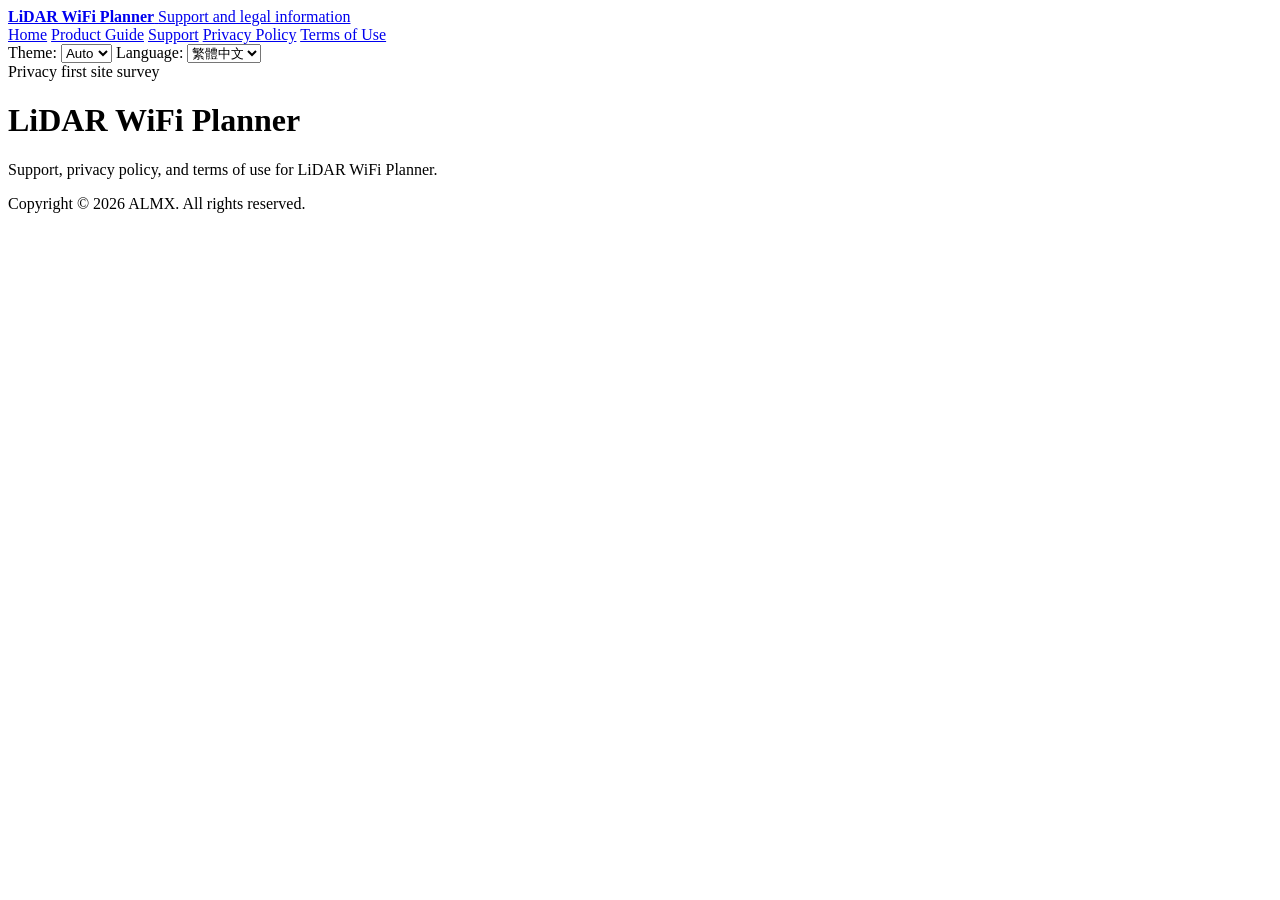
==== index.html @ ba680daf "Publish LiDAR WiFi Planner website" ====
<!doctype html>
<html lang="zh-Hant">
<head>
  <meta charset="utf-8">
  <meta name="viewport" content="width=device-width, initial-scale=1">
  <meta name="color-scheme" content="dark light">
  <meta name="description" content="LiDAR WiFi Planner support, privacy policy, and terms of use.">
  <title>LiDAR WiFi Planner</title>
  <link rel="stylesheet" href="styles.css">
</head>
<body data-page="home">
  <header class="topbar" aria-label="Site header">
    <a class="brand" href="./">
      <strong>LiDAR WiFi Planner</strong>
      <span data-i18n="topline">Support and legal information</span>
    </a>
    <div class="topbar-controls">
      <nav class="navlinks" aria-label="Primary">
        <a href="./" data-nav="home" data-i18n="navHome">Home</a>
        <a href="product.html" data-nav="product" data-i18n="navProduct">Product Guide</a>
        <a href="support.html" data-nav="support" data-i18n="navSupport">Support</a>
        <a href="privacy.html" data-nav="privacy" data-i18n="navPrivacy">Privacy Policy</a>
        <a href="terms.html" data-nav="terms" data-i18n="navTerms">Terms of Use</a>
      </nav>
      <label class="theme-picker">
        <span class="theme-label" data-i18n="themeLabel">Theme:</span>
        <select id="themeSelect" aria-label="Theme">
          <option value="auto" data-i18n="themeAuto">Auto</option>
          <option value="light" data-i18n="themeLight">Light</option>
          <option value="dark" data-i18n="themeDark">Dark</option>
        </select>
      </label>
      <label class="language-picker">
        <span class="language-label">Language:</span>
        <select id="languageSelect" aria-label="Language">
          <option value="zh-Hant">繁體中文</option>
          <option value="en">English</option>
          <option value="ja">日本語</option>
          <option value="ko">한국어</option>
          <option value="zh-Hans">简体中文</option>
        </select>
      </label>
    </div>
  </header>

  <main>
    <div class="hero">
      <div class="eyebrow" data-i18n="eyebrow">Privacy first site survey</div>
      <h1 data-i18n="title">LiDAR WiFi Planner</h1>
      <p class="summary" data-i18n="summary">Support, privacy policy, and terms of use for LiDAR WiFi Planner.</p>
    </div>

    <div id="content"></div>
  </main>

  <footer class="footer">
    <span data-i18n="footer">Copyright © 2026 ALMX. All rights reserved.</span>
  </footer>

  <script src="site.js"></script>
</body>
</html>
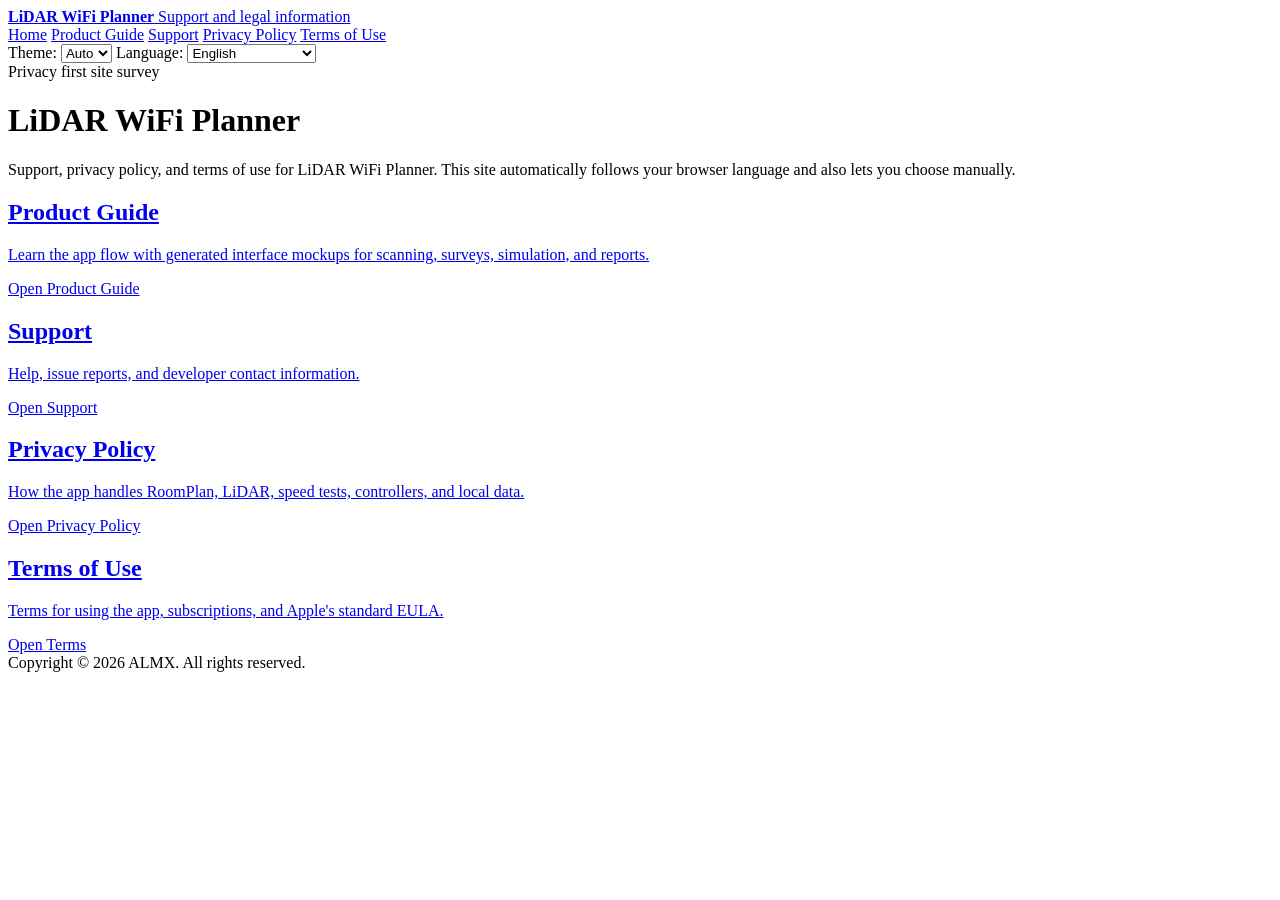
==== commit 9f9ee92f: "Add German French Spanish Italian and Brazilian Portuguese localizations" ====
--- a/index.html
+++ b/index.html
@@ -35,6 +35,11 @@
         <select id="languageSelect" aria-label="Language">
           <option value="zh-Hant">繁體中文</option>
           <option value="en">English</option>
+          <option value="de">Deutsch</option>
+          <option value="fr">Français</option>
+          <option value="es">Español</option>
+          <option value="it">Italiano</option>
+          <option value="pt-BR">Português (Brasil)</option>
           <option value="ja">日本語</option>
           <option value="ko">한국어</option>
           <option value="zh-Hans">简体中文</option>
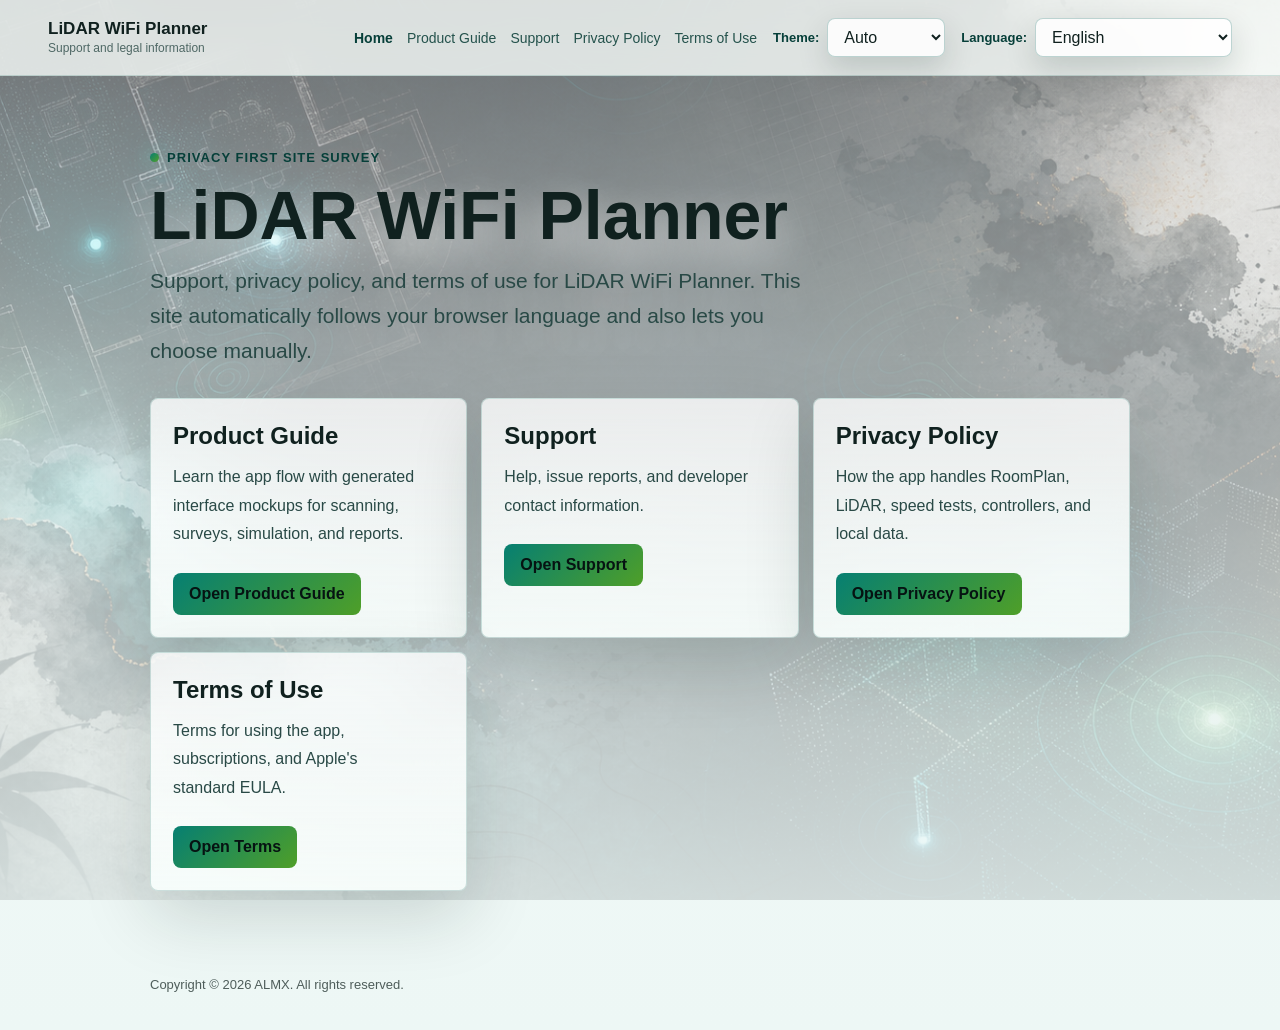
==== commit c10607a9: "Improve iOS reading layout" ====
--- a/index.html
+++ b/index.html
@@ -2,7 +2,7 @@
 <html lang="zh-Hant">
 <head>
   <meta charset="utf-8">
-  <meta name="viewport" content="width=device-width, initial-scale=1">
+  <meta name="viewport" content="width=device-width, initial-scale=1, viewport-fit=cover">
   <meta name="color-scheme" content="dark light">
   <meta name="description" content="LiDAR WiFi Planner support, privacy policy, and terms of use.">
   <title>LiDAR WiFi Planner</title>
--- a/styles.css
+++ b/styles.css
@@ -0,0 +1,1295 @@
+:root {
+  --bg: #071012;
+  --panel: rgba(9, 20, 24, 0.78);
+  --panel-strong: rgba(9, 20, 24, 0.92);
+  --border: rgba(181, 232, 224, 0.18);
+  --text: #eef8f6;
+  --muted: #a8bfbc;
+  --accent: #58e0c5;
+  --accent-2: #a7f06d;
+  --shadow: rgba(0, 0, 0, 0.35);
+  --max: 980px;
+  color-scheme: dark light;
+  font-family: -apple-system, BlinkMacSystemFont, "SF Pro Text", "Segoe UI", sans-serif;
+}
+
+* {
+  box-sizing: border-box;
+}
+
+html {
+  min-height: 100%;
+  background: var(--bg);
+}
+
+body {
+  min-height: 100%;
+  margin: 0;
+  padding-left: env(safe-area-inset-left);
+  padding-right: env(safe-area-inset-right);
+  color: var(--text);
+  background:
+    linear-gradient(180deg, rgba(4, 10, 12, 0.2), rgba(4, 10, 12, 0.88)),
+    url("assets/privacy-bg-ink-wifi.png") center top / cover no-repeat fixed,
+    var(--bg);
+  letter-spacing: 0;
+}
+
+h1,
+h2,
+p,
+li,
+.summary,
+.link-card,
+.feature-pill,
+.step-copy,
+.note-card,
+.meta strong {
+  word-break: normal;
+  overflow-wrap: normal;
+  text-wrap: pretty;
+}
+
+body::before {
+  position: fixed;
+  inset: 0;
+  z-index: -1;
+  content: "";
+  background:
+    radial-gradient(circle at 16% 10%, rgba(88, 224, 197, 0.2), transparent 34%),
+    radial-gradient(circle at 86% 8%, rgba(167, 240, 109, 0.13), transparent 30%),
+    linear-gradient(90deg, rgba(3, 9, 12, 0.9), rgba(3, 9, 12, 0.42) 42%, rgba(3, 9, 12, 0.86));
+  pointer-events: none;
+}
+
+a {
+  color: var(--accent);
+  text-decoration: none;
+}
+
+a:hover {
+  text-decoration: underline;
+}
+
+.sr-only {
+  position: absolute;
+  width: 1px;
+  height: 1px;
+  padding: 0;
+  margin: -1px;
+  overflow: hidden;
+  clip: rect(0, 0, 0, 0);
+  white-space: nowrap;
+  border: 0;
+}
+
+.topbar {
+  position: sticky;
+  top: 0;
+  z-index: 2;
+  display: flex;
+  align-items: center;
+  justify-content: space-between;
+  gap: 18px;
+  padding: calc(18px + env(safe-area-inset-top)) clamp(18px, 4vw, 48px) 18px;
+  background: rgba(4, 10, 12, 0.62);
+  border-bottom: 1px solid rgba(181, 232, 224, 0.12);
+  backdrop-filter: blur(18px);
+}
+
+.brand {
+  display: flex;
+  flex-direction: column;
+  gap: 2px;
+  min-width: 0;
+}
+
+.brand strong {
+  color: var(--text);
+  font-size: 17px;
+  line-height: 1.2;
+  white-space: nowrap;
+}
+
+.brand span {
+  color: var(--muted);
+  font-size: 12px;
+  line-height: 1.3;
+}
+
+.topbar-controls {
+  display: flex;
+  align-items: center;
+  justify-content: flex-end;
+  gap: 16px;
+}
+
+.navlinks {
+  display: flex;
+  flex-wrap: wrap;
+  justify-content: flex-end;
+  gap: 10px 14px;
+  font-size: 14px;
+}
+
+.navlinks a {
+  color: #d8f4ef;
+}
+
+.navlinks a[aria-current="page"] {
+  color: #ffffff;
+  font-weight: 700;
+}
+
+.language-picker,
+.theme-picker {
+  display: inline-flex;
+  align-items: center;
+  flex-wrap: wrap;
+  gap: 8px;
+}
+
+.language-label,
+.theme-label {
+  color: #dcfff7;
+  font-size: 13px;
+  font-weight: 700;
+  line-height: 1;
+  white-space: nowrap;
+}
+
+select {
+  min-width: 118px;
+  max-width: 100%;
+  color: var(--text);
+  background: rgba(8, 23, 27, 0.78);
+  border: 1px solid rgba(181, 232, 224, 0.28);
+  border-radius: 8px;
+  padding: 9px 34px 9px 12px;
+  font: inherit;
+  box-shadow: 0 12px 30px var(--shadow);
+}
+
+main {
+  width: min(var(--max), calc(100% - 32px));
+  margin: 0 auto;
+  padding: 72px 0 56px;
+}
+
+.hero {
+  max-width: 760px;
+  margin-bottom: 30px;
+  text-shadow: 0 18px 44px rgba(0, 0, 0, 0.55);
+}
+
+.eyebrow {
+  display: inline-flex;
+  align-items: center;
+  gap: 8px;
+  margin-bottom: 16px;
+  color: #dcfff7;
+  font-size: 13px;
+  font-weight: 700;
+  letter-spacing: 0.08em;
+  text-transform: uppercase;
+}
+
+.eyebrow::before {
+  width: 9px;
+  height: 9px;
+  border-radius: 999px;
+  background: linear-gradient(135deg, var(--accent), var(--accent-2));
+  box-shadow: 0 0 20px rgba(88, 224, 197, 0.75);
+  content: "";
+}
+
+h1 {
+  margin: 0 0 14px;
+  font-size: clamp(34px, 6vw, 68px);
+  line-height: 1.02;
+  letter-spacing: 0;
+}
+
+.summary {
+  max-width: 700px;
+  margin: 0;
+  color: #d1e6e2;
+  font-size: clamp(17px, 2vw, 21px);
+  line-height: 1.65;
+}
+
+.card,
+.link-card {
+  background: linear-gradient(180deg, var(--panel), var(--panel-strong));
+  border: 1px solid var(--border);
+  border-radius: 8px;
+  box-shadow: 0 24px 70px var(--shadow);
+  backdrop-filter: blur(22px);
+}
+
+.card {
+  padding: clamp(22px, 4vw, 36px);
+}
+
+.link-grid {
+  display: grid;
+  grid-template-columns: repeat(auto-fit, minmax(min(100%, 260px), 1fr));
+  gap: 14px;
+  margin: 0 0 28px;
+}
+
+.link-card {
+  display: block;
+  min-height: 188px;
+  padding: 22px;
+}
+
+.link-card h2 {
+  margin-top: 0;
+}
+
+.button {
+  display: inline-flex;
+  align-items: center;
+  justify-content: center;
+  min-height: 42px;
+  margin-top: 12px;
+  padding: 0 16px;
+  color: #061312;
+  background: linear-gradient(135deg, var(--accent), var(--accent-2));
+  border-radius: 8px;
+  font-weight: 800;
+}
+
+.button:hover {
+  color: #061312;
+  text-decoration: none;
+}
+
+.product-flow {
+  display: grid;
+  gap: 24px;
+}
+
+.feature-strip {
+  display: grid;
+  grid-template-columns: repeat(auto-fit, minmax(min(100%, 190px), 1fr));
+  gap: 12px;
+  margin-bottom: 26px;
+}
+
+.feature-pill {
+  padding: 14px;
+  background: rgba(255, 255, 255, 0.055);
+  border: 1px solid rgba(181, 232, 224, 0.14);
+  border-radius: 8px;
+}
+
+.feature-pill strong {
+  display: block;
+  margin-bottom: 4px;
+  font-size: 15px;
+}
+
+.feature-pill span {
+  color: var(--muted);
+  font-size: 13px;
+  line-height: 1.45;
+}
+
+.guide-step {
+  display: grid;
+  grid-template-columns: minmax(0, 1.2fr) minmax(260px, 340px);
+  gap: clamp(18px, 4vw, 34px);
+  align-items: center;
+}
+
+.guide-step:nth-child(even) {
+  grid-template-columns: minmax(260px, 340px) minmax(0, 1.2fr);
+}
+
+.guide-step:nth-child(even) .step-copy {
+  order: 2;
+}
+
+.step-copy {
+  min-width: 0;
+}
+
+.step-copy p,
+.step-list,
+.note-card p {
+  max-width: 68ch;
+}
+
+.step-kicker {
+  display: inline-flex;
+  margin-bottom: 10px;
+  padding: 5px 10px;
+  color: #061312;
+  background: linear-gradient(135deg, var(--accent), var(--accent-2));
+  border-radius: 999px;
+  font-size: 12px;
+  font-weight: 900;
+}
+
+.step-copy h2 {
+  font-size: clamp(26px, 4vw, 42px);
+}
+
+.step-list {
+  padding-left: 0;
+  list-style: none;
+}
+
+.step-list li {
+  position: relative;
+  padding-left: 28px;
+}
+
+.step-list li::before {
+  position: absolute;
+  left: 0;
+  top: 0.68em;
+  width: 10px;
+  height: 10px;
+  border-radius: 999px;
+  background: linear-gradient(135deg, var(--accent), var(--accent-2));
+  box-shadow: 0 0 18px rgba(88, 224, 197, 0.55);
+  content: "";
+}
+
+.phone-mock {
+  width: min(100%, 340px);
+  margin: 0 auto;
+  padding: 12px;
+  background: linear-gradient(180deg, rgba(255, 255, 255, 0.22), rgba(255, 255, 255, 0.06));
+  border: 1px solid rgba(181, 232, 224, 0.25);
+  border-radius: 34px;
+  box-shadow: 0 30px 70px rgba(0, 0, 0, 0.38);
+}
+
+.phone-screen {
+  min-height: 520px;
+  overflow: hidden;
+  background:
+    radial-gradient(circle at 20% 0%, rgba(88, 224, 197, 0.18), transparent 34%),
+    linear-gradient(180deg, #111f24, #071012);
+  border-radius: 26px;
+  border: 1px solid rgba(255, 255, 255, 0.08);
+  color: #eef8f6;
+}
+
+.mock-header,
+.mock-footer {
+  display: flex;
+  align-items: center;
+  justify-content: space-between;
+  gap: 10px;
+  padding: 14px 16px;
+}
+
+.mock-title {
+  font-weight: 900;
+}
+
+.mock-chip,
+.mock-tab,
+.mock-button {
+  display: inline-flex;
+  align-items: center;
+  justify-content: center;
+  min-height: 28px;
+  padding: 0 10px;
+  background: rgba(88, 224, 197, 0.13);
+  border: 1px solid rgba(88, 224, 197, 0.2);
+  border-radius: 999px;
+  color: #dffbf6;
+  font-size: 12px;
+  font-weight: 800;
+}
+
+.mock-map {
+  position: relative;
+  height: 265px;
+  margin: 0 14px 14px;
+  overflow: hidden;
+  background:
+    linear-gradient(135deg, rgba(88, 224, 197, 0.14), rgba(167, 240, 109, 0.08)),
+    rgba(255, 255, 255, 0.04);
+  border: 1px solid rgba(181, 232, 224, 0.12);
+  border-radius: 18px;
+}
+
+.mock-wall {
+  position: absolute;
+  background: #e9fffb;
+  border-radius: 999px;
+  opacity: 0.92;
+}
+
+.mock-wall.w1 { left: 42px; top: 46px; width: 210px; height: 7px; }
+.mock-wall.w2 { left: 42px; top: 46px; width: 7px; height: 155px; }
+.mock-wall.w3 { left: 42px; top: 198px; width: 230px; height: 7px; }
+.mock-wall.w4 { left: 266px; top: 82px; width: 7px; height: 123px; }
+.mock-wall.w5 { left: 142px; top: 46px; width: 7px; height: 105px; }
+.mock-wall.w6 { left: 142px; top: 148px; width: 130px; height: 7px; }
+
+.heat {
+  position: absolute;
+  width: 92px;
+  height: 92px;
+  border-radius: 999px;
+  filter: blur(6px);
+  opacity: 0.74;
+}
+
+.heat.good { left: 50px; top: 50px; background: #35e07f; }
+.heat.mid { left: 122px; top: 102px; background: #f6d44d; }
+.heat.bad { left: 196px; top: 150px; background: #ff6b4a; }
+
+.survey-dot,
+.ap-dot {
+  position: absolute;
+  display: grid;
+  place-items: center;
+  width: 34px;
+  height: 34px;
+  border-radius: 999px;
+  color: #071012;
+  background: #a7f06d;
+  border: 3px solid rgba(255, 255, 255, 0.92);
+  font-size: 11px;
+  font-weight: 900;
+  box-shadow: 0 8px 24px rgba(0, 0, 0, 0.28);
+}
+
+.dot-a { left: 74px; top: 72px; }
+.dot-b { left: 154px; top: 122px; background: #f6d44d; }
+.dot-c { left: 216px; top: 170px; background: #ff8a5c; }
+
+.ap-dot {
+  width: 40px;
+  height: 40px;
+  color: white;
+  background: #29b6ff;
+}
+
+.ap-a { left: 76px; top: 78px; }
+.ap-b { left: 206px; top: 158px; background: #8c6dff; }
+
+.mock-card {
+  margin: 10px 14px;
+  padding: 14px;
+  background: rgba(255, 255, 255, 0.07);
+  border: 1px solid rgba(181, 232, 224, 0.12);
+  border-radius: 16px;
+}
+
+.mock-row {
+  display: flex;
+  align-items: center;
+  justify-content: space-between;
+  gap: 12px;
+  margin-top: 8px;
+  color: #d5e7e4;
+  font-size: 13px;
+}
+
+.mock-tabs {
+  display: grid;
+  grid-template-columns: repeat(3, 1fr);
+  gap: 5px;
+  margin: 10px 14px;
+}
+
+.mock-tab.is-on {
+  color: #061312;
+  background: linear-gradient(135deg, var(--accent), var(--accent-2));
+}
+
+.mock-button {
+  min-height: 44px;
+  width: 100%;
+  color: #061312;
+  background: linear-gradient(135deg, var(--accent), var(--accent-2));
+}
+
+.mock-report {
+  display: grid;
+  gap: 10px;
+  margin: 0 14px;
+}
+
+.mock-report-line {
+  height: 11px;
+  border-radius: 999px;
+  background: rgba(238, 248, 246, 0.2);
+}
+
+.mock-report-line.short {
+  width: 58%;
+}
+
+.mock-feature-row {
+  display: flex;
+  align-items: center;
+  justify-content: space-between;
+  gap: 12px;
+  margin: 0 14px;
+  padding: 11px 14px;
+  background: rgba(255, 255, 255, 0.055);
+  border-top: 1px solid rgba(181, 232, 224, 0.11);
+  color: #d5e7e4;
+  font-size: 13px;
+}
+
+.mock-feature-row b {
+  color: #eef8f6;
+  font-size: 12px;
+}
+
+.mock-check {
+  position: relative;
+  margin: 7px 0;
+  padding-left: 30px;
+  color: #d5e7e4;
+  font-size: 13px;
+  line-height: 1.35;
+}
+
+.mock-check::before {
+  position: absolute;
+  left: 0;
+  top: 1px;
+  display: grid;
+  place-items: center;
+  width: 18px;
+  height: 18px;
+  color: #061312;
+  background: rgba(255, 255, 255, 0.12);
+  border: 1px solid rgba(181, 232, 224, 0.2);
+  border-radius: 5px;
+  font-size: 12px;
+  font-weight: 900;
+  content: "";
+}
+
+.mock-check.on::before {
+  background: linear-gradient(135deg, var(--accent), var(--accent-2));
+  content: "✓";
+}
+
+.photo-grid {
+  display: grid;
+  grid-template-columns: repeat(3, minmax(0, 1fr));
+  gap: 8px;
+  margin: 10px 0 4px;
+}
+
+.photo-tile {
+  position: relative;
+  display: block;
+  aspect-ratio: 1;
+  overflow: hidden;
+  background:
+    linear-gradient(135deg, rgba(88, 224, 197, 0.18), rgba(167, 240, 109, 0.12)),
+    linear-gradient(160deg, #1e3d39, #0d1d20 52%, #2c5f55);
+  border: 1px solid rgba(181, 232, 224, 0.16);
+  border-radius: 8px;
+}
+
+.photo-tile::before,
+.photo-tile::after {
+  position: absolute;
+  content: "";
+}
+
+.photo-tile::before {
+  left: 12%;
+  right: 12%;
+  bottom: 18%;
+  height: 28%;
+  background: rgba(238, 248, 246, 0.18);
+  clip-path: polygon(0 100%, 34% 22%, 52% 68%, 70% 38%, 100% 100%);
+}
+
+.photo-tile::after {
+  right: 16%;
+  top: 16%;
+  width: 18%;
+  height: 18%;
+  background: rgba(238, 248, 246, 0.28);
+  border-radius: 999px;
+}
+
+.photo-tile b {
+  position: absolute;
+  left: 6px;
+  bottom: 5px;
+  z-index: 1;
+  color: #eef8f6;
+  font-size: 10px;
+}
+
+.mock-gauge {
+  height: 8px;
+  overflow: hidden;
+  background: linear-gradient(90deg, #35e07f, #f6d44d, #ff6b4a);
+  border-radius: 999px;
+}
+
+.note-card {
+  margin-top: 26px;
+  padding: 18px;
+  background: rgba(88, 224, 197, 0.1);
+  border: 1px solid rgba(88, 224, 197, 0.18);
+  border-radius: 8px;
+}
+
+.note-card strong {
+  display: block;
+  margin-bottom: 6px;
+}
+
+.meta {
+  display: grid;
+  grid-template-columns: repeat(auto-fit, minmax(min(100%, 230px), 1fr));
+  gap: 12px;
+  margin-bottom: 26px;
+}
+
+.meta div {
+  padding: 14px;
+  background: rgba(255, 255, 255, 0.045);
+  border: 1px solid rgba(181, 232, 224, 0.12);
+  border-radius: 8px;
+}
+
+.meta span {
+  display: block;
+  margin-bottom: 4px;
+  color: var(--muted);
+  font-size: 12px;
+}
+
+.meta strong {
+  font-size: 15px;
+  line-height: 1.35;
+}
+
+.meta a {
+  overflow-wrap: anywhere;
+}
+
+section {
+  padding: 28px 0;
+  border-top: 1px solid rgba(181, 232, 224, 0.14);
+}
+
+section:first-of-type {
+  border-top: 0;
+}
+
+h2 {
+  margin: 0 0 12px;
+  font-size: 24px;
+  line-height: 1.25;
+  letter-spacing: 0;
+}
+
+p,
+li {
+  color: #d5e7e4;
+  font-size: 16px;
+  line-height: 1.78;
+}
+
+p {
+  margin: 0 0 12px;
+}
+
+section p,
+section ul {
+  max-width: 74ch;
+}
+
+ul {
+  margin: 10px 0 0;
+  padding-left: 22px;
+}
+
+.footer {
+  width: min(var(--max), calc(100% - 32px));
+  margin: 0 auto;
+  padding: 0 0 34px;
+  color: rgba(238, 248, 246, 0.7);
+  font-size: 13px;
+  line-height: 1.6;
+}
+
+[data-i18n],
+#content {
+  transition: opacity 0.16s ease;
+}
+
+body.is-switching [data-i18n],
+body.is-switching #content {
+  opacity: 0;
+}
+
+@media (prefers-color-scheme: light) {
+  :root {
+    --bg: #edf7f5;
+    --panel: rgba(255, 255, 255, 0.78);
+    --panel-strong: rgba(247, 253, 251, 0.94);
+    --border: rgba(4, 95, 85, 0.18);
+    --text: #10211f;
+    --muted: #4f6865;
+    --accent: #067f72;
+    --accent-2: #4f9f28;
+    --shadow: rgba(9, 30, 27, 0.16);
+    color-scheme: light;
+  }
+
+  body {
+    background:
+      linear-gradient(180deg, rgba(255, 255, 255, 0.42), rgba(237, 247, 245, 0.94)),
+      url("assets/privacy-bg-ink-wifi.png") center top / cover no-repeat fixed,
+      var(--bg);
+  }
+
+  body::before {
+    background:
+      radial-gradient(circle at 16% 10%, rgba(8, 127, 114, 0.14), transparent 34%),
+      radial-gradient(circle at 86% 8%, rgba(79, 159, 40, 0.12), transparent 30%),
+      linear-gradient(90deg, rgba(255, 255, 255, 0.88), rgba(255, 255, 255, 0.52) 42%, rgba(237, 247, 245, 0.9));
+  }
+
+  .topbar {
+    background: rgba(250, 255, 253, 0.78);
+    border-bottom-color: rgba(4, 95, 85, 0.16);
+  }
+
+  .brand strong,
+  h1,
+  h2 {
+    color: var(--text);
+  }
+
+  .brand span,
+  .meta span {
+    color: var(--muted);
+  }
+
+  .navlinks a {
+    color: #24524c;
+  }
+
+  .navlinks a[aria-current="page"],
+  .language-label,
+  .theme-label,
+  .eyebrow {
+    color: #063f39;
+  }
+
+  select {
+    color: var(--text);
+    background: rgba(255, 255, 255, 0.86);
+    border-color: rgba(4, 95, 85, 0.26);
+  }
+
+  .hero {
+    text-shadow: 0 18px 42px rgba(255, 255, 255, 0.72);
+  }
+
+  .summary,
+  p,
+  li {
+    color: #294946;
+  }
+
+  .card,
+  .link-card,
+  .feature-pill,
+  .phone-mock {
+    background: linear-gradient(180deg, var(--panel), var(--panel-strong));
+    border-color: var(--border);
+    box-shadow: 0 24px 70px var(--shadow);
+  }
+
+  .feature-pill {
+    background: rgba(6, 127, 114, 0.06);
+  }
+
+  .phone-screen {
+    background:
+      radial-gradient(circle at 20% 0%, rgba(8, 127, 114, 0.1), transparent 34%),
+      linear-gradient(180deg, #fbfffd, #e9f5f2);
+    color: #10211f;
+  }
+
+  .mock-map,
+  .mock-card {
+    background: rgba(6, 127, 114, 0.07);
+    border-color: rgba(4, 95, 85, 0.14);
+  }
+
+  .mock-row {
+    color: #294946;
+  }
+
+  .mock-feature-row {
+    color: #294946;
+    background: rgba(6, 127, 114, 0.06);
+    border-top-color: rgba(4, 95, 85, 0.12);
+  }
+
+  .mock-feature-row b,
+  .mock-check,
+  .photo-tile b {
+    color: #10211f;
+  }
+
+  .mock-check::before {
+    background: rgba(6, 127, 114, 0.08);
+    border-color: rgba(4, 95, 85, 0.18);
+  }
+
+  .photo-tile {
+    background:
+      linear-gradient(135deg, rgba(8, 127, 114, 0.14), rgba(79, 159, 40, 0.12)),
+      linear-gradient(160deg, #d5ebe6, #f6fffc 52%, #9fd7cd);
+    border-color: rgba(4, 95, 85, 0.14);
+  }
+
+  .mock-wall {
+    background: #173a35;
+  }
+
+  .meta div {
+    background: rgba(6, 127, 114, 0.06);
+    border-color: rgba(4, 95, 85, 0.14);
+  }
+
+  section {
+    border-top-color: rgba(4, 95, 85, 0.14);
+  }
+
+  .footer {
+    color: rgba(16, 33, 31, 0.72);
+  }
+}
+
+html[data-theme="light"] {
+  --bg: #edf7f5;
+  --panel: rgba(255, 255, 255, 0.78);
+  --panel-strong: rgba(247, 253, 251, 0.94);
+  --border: rgba(4, 95, 85, 0.18);
+  --text: #10211f;
+  --muted: #4f6865;
+  --accent: #067f72;
+  --accent-2: #4f9f28;
+  --shadow: rgba(9, 30, 27, 0.16);
+  color-scheme: light;
+}
+
+html[data-theme="light"] body {
+  background:
+    linear-gradient(180deg, rgba(255, 255, 255, 0.42), rgba(237, 247, 245, 0.94)),
+    url("assets/privacy-bg-ink-wifi.png") center top / cover no-repeat fixed,
+    var(--bg);
+}
+
+html[data-theme="light"] body::before {
+  background:
+    radial-gradient(circle at 16% 10%, rgba(8, 127, 114, 0.14), transparent 34%),
+    radial-gradient(circle at 86% 8%, rgba(79, 159, 40, 0.12), transparent 30%),
+    linear-gradient(90deg, rgba(255, 255, 255, 0.88), rgba(255, 255, 255, 0.52) 42%, rgba(237, 247, 245, 0.9));
+}
+
+html[data-theme="light"] .topbar {
+  background: rgba(250, 255, 253, 0.78);
+  border-bottom-color: rgba(4, 95, 85, 0.16);
+}
+
+html[data-theme="light"] .brand strong,
+html[data-theme="light"] h1,
+html[data-theme="light"] h2 {
+  color: var(--text);
+}
+
+html[data-theme="light"] .brand span,
+html[data-theme="light"] .meta span {
+  color: var(--muted);
+}
+
+html[data-theme="light"] .navlinks a {
+  color: #24524c;
+}
+
+html[data-theme="light"] .navlinks a[aria-current="page"],
+html[data-theme="light"] .language-label,
+html[data-theme="light"] .theme-label,
+html[data-theme="light"] .eyebrow {
+  color: #063f39;
+}
+
+html[data-theme="light"] select {
+  color: var(--text);
+  background: rgba(255, 255, 255, 0.86);
+  border-color: rgba(4, 95, 85, 0.26);
+}
+
+html[data-theme="light"] .hero {
+  text-shadow: 0 18px 42px rgba(255, 255, 255, 0.72);
+}
+
+html[data-theme="light"] .summary,
+html[data-theme="light"] p,
+html[data-theme="light"] li {
+  color: #294946;
+}
+
+html[data-theme="light"] .card,
+html[data-theme="light"] .link-card,
+html[data-theme="light"] .feature-pill,
+html[data-theme="light"] .phone-mock {
+  background: linear-gradient(180deg, var(--panel), var(--panel-strong));
+  border-color: var(--border);
+  box-shadow: 0 24px 70px var(--shadow);
+}
+
+html[data-theme="light"] .feature-pill {
+  background: rgba(6, 127, 114, 0.06);
+}
+
+html[data-theme="light"] .phone-screen {
+  background:
+    radial-gradient(circle at 20% 0%, rgba(8, 127, 114, 0.1), transparent 34%),
+    linear-gradient(180deg, #fbfffd, #e9f5f2);
+  color: #10211f;
+}
+
+html[data-theme="light"] .mock-map,
+html[data-theme="light"] .mock-card {
+  background: rgba(6, 127, 114, 0.07);
+  border-color: rgba(4, 95, 85, 0.14);
+}
+
+html[data-theme="light"] .mock-row {
+  color: #294946;
+}
+
+html[data-theme="light"] .mock-feature-row {
+  color: #294946;
+  background: rgba(6, 127, 114, 0.06);
+  border-top-color: rgba(4, 95, 85, 0.12);
+}
+
+html[data-theme="light"] .mock-feature-row b,
+html[data-theme="light"] .mock-check,
+html[data-theme="light"] .photo-tile b {
+  color: #10211f;
+}
+
+html[data-theme="light"] .mock-check::before {
+  background: rgba(6, 127, 114, 0.08);
+  border-color: rgba(4, 95, 85, 0.18);
+}
+
+html[data-theme="light"] .photo-tile {
+  background:
+    linear-gradient(135deg, rgba(8, 127, 114, 0.14), rgba(79, 159, 40, 0.12)),
+    linear-gradient(160deg, #d5ebe6, #f6fffc 52%, #9fd7cd);
+  border-color: rgba(4, 95, 85, 0.14);
+}
+
+html[data-theme="light"] .mock-wall {
+  background: #173a35;
+}
+
+html[data-theme="light"] .meta div {
+  background: rgba(6, 127, 114, 0.06);
+  border-color: rgba(4, 95, 85, 0.14);
+}
+
+html[data-theme="light"] section {
+  border-top-color: rgba(4, 95, 85, 0.14);
+}
+
+html[data-theme="light"] .footer {
+  color: rgba(16, 33, 31, 0.72);
+}
+
+html[data-theme="dark"] {
+  --bg: #071012;
+  --panel: rgba(9, 20, 24, 0.78);
+  --panel-strong: rgba(9, 20, 24, 0.92);
+  --border: rgba(181, 232, 224, 0.18);
+  --text: #eef8f6;
+  --muted: #a8bfbc;
+  --accent: #58e0c5;
+  --accent-2: #a7f06d;
+  --shadow: rgba(0, 0, 0, 0.35);
+  color-scheme: dark;
+}
+
+html[data-theme="dark"] body {
+  background:
+    linear-gradient(180deg, rgba(4, 10, 12, 0.2), rgba(4, 10, 12, 0.88)),
+    url("assets/privacy-bg-ink-wifi.png") center top / cover no-repeat fixed,
+    var(--bg);
+}
+
+html[data-theme="dark"] body::before {
+  background:
+    radial-gradient(circle at 16% 10%, rgba(88, 224, 197, 0.2), transparent 34%),
+    radial-gradient(circle at 86% 8%, rgba(167, 240, 109, 0.13), transparent 30%),
+    linear-gradient(90deg, rgba(3, 9, 12, 0.9), rgba(3, 9, 12, 0.42) 42%, rgba(3, 9, 12, 0.86));
+}
+
+html[data-theme="dark"] .topbar {
+  background: rgba(4, 10, 12, 0.62);
+  border-bottom-color: rgba(181, 232, 224, 0.12);
+}
+
+html[data-theme="dark"] .brand strong,
+html[data-theme="dark"] h1,
+html[data-theme="dark"] h2 {
+  color: var(--text);
+}
+
+html[data-theme="dark"] .brand span,
+html[data-theme="dark"] .meta span {
+  color: var(--muted);
+}
+
+html[data-theme="dark"] .navlinks a {
+  color: #d8f4ef;
+}
+
+html[data-theme="dark"] .navlinks a[aria-current="page"] {
+  color: #ffffff;
+}
+
+html[data-theme="dark"] .language-label,
+html[data-theme="dark"] .theme-label,
+html[data-theme="dark"] .eyebrow {
+  color: #dcfff7;
+}
+
+html[data-theme="dark"] select {
+  color: var(--text);
+  background: rgba(8, 23, 27, 0.78);
+  border-color: rgba(181, 232, 224, 0.28);
+}
+
+html[data-theme="dark"] .hero {
+  text-shadow: 0 18px 44px rgba(0, 0, 0, 0.55);
+}
+
+html[data-theme="dark"] .summary {
+  color: #d1e6e2;
+}
+
+html[data-theme="dark"] p,
+html[data-theme="dark"] li {
+  color: #d5e7e4;
+}
+
+html[data-theme="dark"] .meta div {
+  background: rgba(255, 255, 255, 0.045);
+  border-color: rgba(181, 232, 224, 0.12);
+}
+
+html[data-theme="dark"] section {
+  border-top-color: rgba(181, 232, 224, 0.14);
+}
+
+html[data-theme="dark"] .footer {
+  color: rgba(238, 248, 246, 0.7);
+}
+
+@media (max-width: 820px) {
+  body {
+    background-attachment: scroll;
+  }
+
+  .topbar {
+    align-items: flex-start;
+    flex-direction: column;
+    gap: 14px;
+    padding: calc(14px + env(safe-area-inset-top)) max(16px, env(safe-area-inset-right)) 14px max(16px, env(safe-area-inset-left));
+  }
+
+  .topbar-controls {
+    align-items: flex-start;
+    flex-direction: column-reverse;
+    gap: 12px;
+    width: 100%;
+  }
+
+  .navlinks {
+    justify-content: flex-start;
+    gap: 8px 12px;
+    font-size: 13px;
+    line-height: 1.45;
+  }
+
+  .brand strong {
+    white-space: normal;
+  }
+
+  main {
+    width: min(var(--max), calc(100% - 28px));
+    padding-top: 40px;
+    padding-bottom: 42px;
+  }
+
+  .hero {
+    margin-bottom: 24px;
+  }
+
+  .eyebrow {
+    margin-bottom: 12px;
+    font-size: 12px;
+    line-height: 1.45;
+  }
+
+  h1 {
+    font-size: clamp(32px, 10vw, 44px);
+    line-height: 1.08;
+  }
+
+  h2 {
+    font-size: 22px;
+    line-height: 1.28;
+  }
+
+  .summary {
+    font-size: 17px;
+    line-height: 1.58;
+  }
+
+  p,
+  li {
+    font-size: 16px;
+    line-height: 1.72;
+  }
+
+  .card {
+    padding: 20px;
+  }
+
+  .link-card {
+    min-height: 0;
+    padding: 20px;
+  }
+
+  .language-picker,
+  .theme-picker {
+    width: 100%;
+  }
+
+  .language-label,
+  .theme-label {
+    min-width: 76px;
+    line-height: 1.3;
+  }
+
+  select {
+    flex: 1 1 170px;
+    min-height: 42px;
+    font-size: 16px;
+  }
+
+  .meta,
+  .link-grid,
+  .feature-strip,
+  .guide-step,
+  .guide-step:nth-child(even) {
+    grid-template-columns: 1fr;
+  }
+
+  .guide-step:nth-child(even) .step-copy {
+    order: 0;
+  }
+
+  .phone-mock {
+    width: min(100%, 318px);
+    padding: 10px;
+  }
+
+  .phone-screen {
+    min-height: 480px;
+  }
+
+  .mock-tabs {
+    gap: 6px;
+    padding: 10px 12px;
+  }
+
+  .mock-tab,
+  .mock-chip,
+  .mock-button {
+    min-height: 30px;
+    padding-inline: 9px;
+    font-size: 11px;
+  }
+
+  .mock-feature-row {
+    gap: 8px;
+  }
+
+  .mock-feature-row b,
+  .mock-row strong {
+    text-align: right;
+  }
+}
+
+@media (max-width: 430px) {
+  main {
+    width: min(var(--max), calc(100% - 24px));
+    padding-top: 34px;
+  }
+
+  .card {
+    padding: 18px;
+  }
+
+  .feature-pill {
+    padding: 13px;
+  }
+
+  .step-copy h2 {
+    font-size: 24px;
+  }
+
+  .step-list li {
+    padding-left: 22px;
+  }
+
+  .phone-mock {
+    width: min(100%, 292px);
+  }
+
+  .phone-screen {
+    min-height: 450px;
+  }
+
+  .mock-header,
+  .mock-footer {
+    padding: 12px;
+  }
+
+  .mock-card {
+    margin: 10px;
+    padding: 11px;
+  }
+
+  .mock-row,
+  .mock-feature-row {
+    font-size: 12px;
+  }
+}
